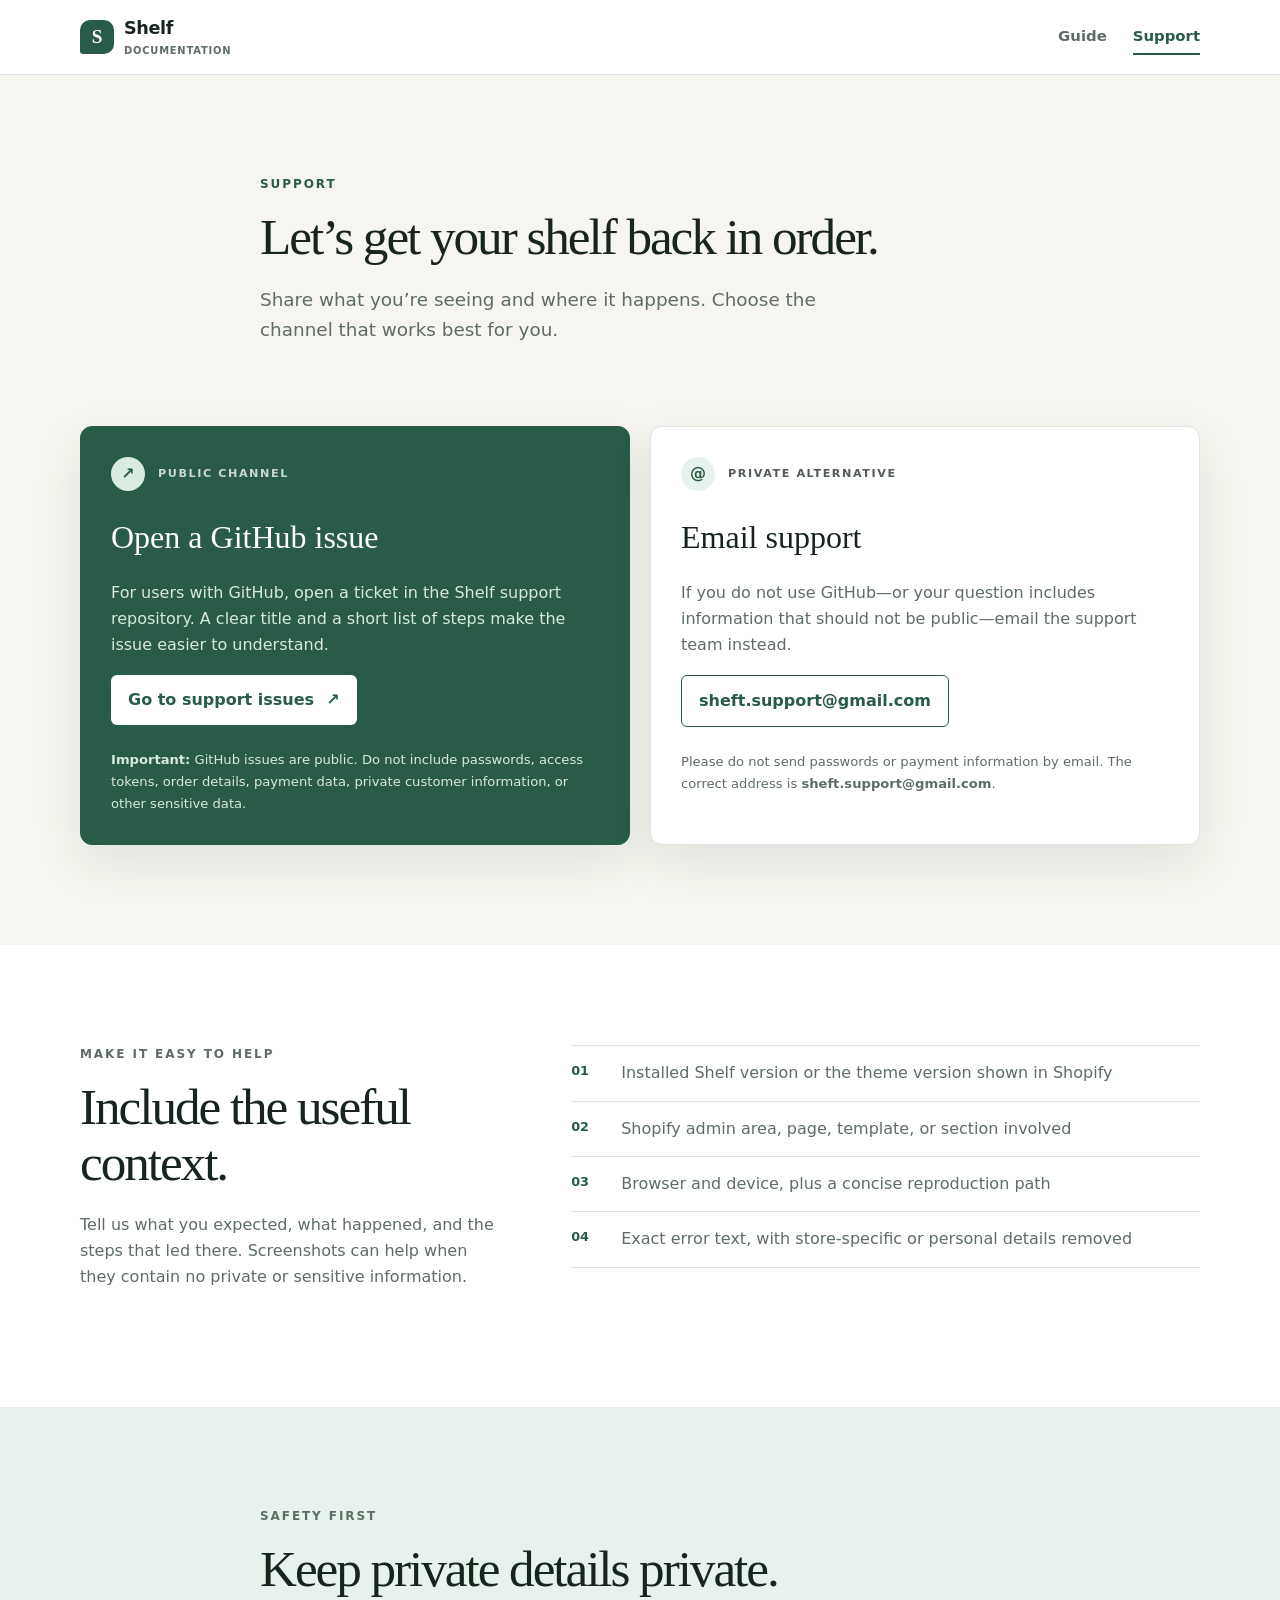
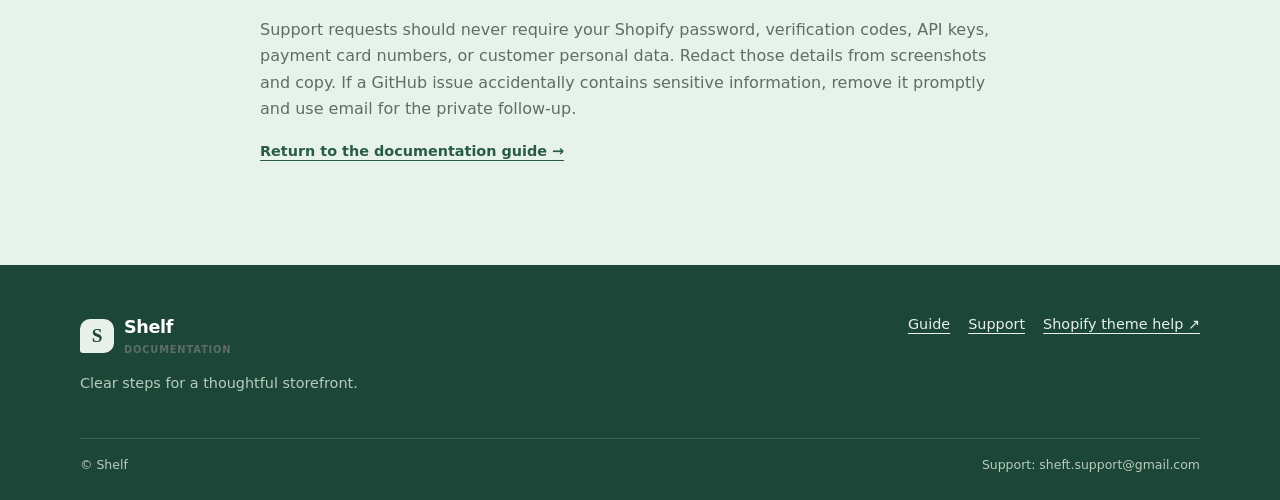
==== support.html @ cbc25405 "Add Shelf documentation and support site" ====
<!doctype html>
<html lang="en">
<head>
  <meta charset="utf-8">
  <meta name="viewport" content="width=device-width, initial-scale=1">
  <meta name="description" content="Get help with the Shelf Shopify theme by email or public GitHub issues.">
  <title>Shelf — Support</title>
  <link rel="stylesheet" href="styles.css">
</head>
<body>
  <a class="skip-link" href="#main-content">Skip to content</a>
  <header class="site-header"><div class="container header-inner"><a class="brand" href="index.html" aria-label="Shelf documentation home"><span class="brand-mark">S</span><span>Shelf <small>Documentation</small></span></a><nav class="nav" aria-label="Primary navigation"><a href="index.html">Guide</a><a class="active" href="support.html">Support</a></nav></div></header>
  <main id="main-content"><section class="support-hero"><div class="container narrow"><p class="eyebrow">SUPPORT</p><h1>Let’s get your shelf back in order.</h1><p class="lede">Share what you’re seeing and where it happens. Choose the channel that works best for you.</p></div></section>
    <section class="support-options"><div class="container support-grid"><article class="support-card featured"><div class="card-top"><span class="support-icon">↗</span><span class="label">PUBLIC CHANNEL</span></div><h2>Open a GitHub issue</h2><p>For users with GitHub, open a ticket in the Shelf support repository. A clear title and a short list of steps make the issue easier to understand.</p><a class="button button-primary" href="https://github.com/sheftsupport-max/shelf-support/issues" target="_blank" rel="noopener">Go to support issues <span aria-hidden="true">↗</span></a><p class="fine-print"><strong>Important:</strong> GitHub issues are public. Do not include passwords, access tokens, order details, payment data, private customer information, or other sensitive data.</p></article><article class="support-card"><div class="card-top"><span class="support-icon">@</span><span class="label">PRIVATE ALTERNATIVE</span></div><h2>Email support</h2><p>If you do not use GitHub—or your question includes information that should not be public—email the support team instead.</p><a class="button button-outline" href="mailto:sheft.support@gmail.com">sheft.support@gmail.com</a><p class="fine-print">Please do not send passwords or payment information by email. The correct address is <strong>sheft.support@gmail.com</strong>.</p></article></div></section>
    <section class="content-section"><div class="container two-col support-detail"><div><p class="eyebrow">MAKE IT EASY TO HELP</p><h2>Include the useful context.</h2><p>Tell us what you expected, what happened, and the steps that led there. Screenshots can help when they contain no private or sensitive information.</p></div><div class="context-list"><div><b>01</b><p>Installed Shelf version or the theme version shown in Shopify</p></div><div><b>02</b><p>Shopify admin area, page, template, or section involved</p></div><div><b>03</b><p>Browser and device, plus a concise reproduction path</p></div><div><b>04</b><p>Exact error text, with store-specific or personal details removed</p></div></div></div></section>
    <section class="content-section tinted"><div class="container narrow"><p class="eyebrow">SAFETY FIRST</p><h2>Keep private details private.</h2><p>Support requests should never require your Shopify password, verification codes, API keys, payment card numbers, or customer personal data. Redact those details from screenshots and copy. If a GitHub issue accidentally contains sensitive information, remove it promptly and use email for the private follow-up.</p><a class="text-link" href="index.html">Return to the documentation guide →</a></div></section>
  </main>
  <footer class="site-footer"><div class="container footer-inner"><div><a class="brand footer-brand" href="index.html"><span class="brand-mark">S</span><span>Shelf <small>Documentation</small></span></a><p class="footer-copy">Clear steps for a thoughtful storefront.</p></div><div class="footer-links"><a href="index.html">Guide</a><a href="support.html">Support</a><a href="https://help.shopify.com/en/manual/online-store/themes" target="_blank" rel="noopener">Shopify theme help ↗</a></div></div><div class="container legal"><span>© Shelf</span><span>Support: sheft.support@gmail.com</span></div></footer>
</body>
</html>
---- styles.css ----
:root{--ink:#18251f;--muted:#5e6d65;--green:#285c48;--green-dark:#1c4637;--mint:#e8f2ec;--paper:#fff;--sand:#f6f5ef;--line:#dce5df;--accent:#e3a25b;--shadow:0 18px 50px rgba(24,55,40,.09)}*{box-sizing:border-box}html{scroll-behavior:smooth}body{margin:0;background:var(--paper);color:var(--ink);font:16px/1.65 Inter,ui-sans-serif,system-ui,-apple-system,"Segoe UI",sans-serif}a{color:var(--green);text-underline-offset:4px}a:focus-visible,button:focus-visible,input:focus-visible,summary:focus-visible{outline:3px solid var(--accent);outline-offset:3px}.container{width:min(100% - 40px,1120px);margin-inline:auto}.narrow{width:min(100%,760px);margin-inline:auto}.skip-link{position:absolute;left:16px;top:-60px;background:var(--green);color:#fff;padding:8px 12px;border-radius:4px;z-index:5}.skip-link:focus{top:12px}.site-header{border-bottom:1px solid var(--line);background:rgba(255,255,255,.94);position:sticky;top:0;z-index:4;backdrop-filter:blur(10px)}.header-inner{display:flex;justify-content:space-between;align-items:center;min-height:74px;gap:24px}.brand{display:flex;align-items:center;gap:10px;color:var(--ink);font-weight:800;letter-spacing:-.02em;text-decoration:none;font-size:1.1rem}.brand small{display:block;color:var(--muted);font-size:.62rem;font-weight:600;letter-spacing:.08em;text-transform:uppercase}.brand-mark{display:grid;place-items:center;width:34px;height:34px;background:var(--green);color:#fff;border-radius:10px 10px 10px 3px;font-family:Georgia,serif;font-size:1.2rem}.nav{display:flex;gap:26px}.nav a{color:var(--muted);font-size:.93rem;font-weight:700;text-decoration:none;padding:5px 0;border-bottom:2px solid transparent}.nav a:hover,.nav a.active{color:var(--green);border-color:var(--green)}.hero{background:var(--sand);overflow:hidden}.hero-grid{display:grid;grid-template-columns:1.05fr .95fr;align-items:center;min-height:540px;gap:64px}.eyebrow{color:var(--green);font-size:.75rem;font-weight:800;letter-spacing:.16em;margin:0 0 14px}.hero h1,.support-hero h1{font-family:Georgia,"Times New Roman",serif;font-size:clamp(2.7rem,6vw,5.2rem);font-weight:400;letter-spacing:-.055em;line-height:1.02;margin:0 0 22px}.hero h1 em{color:var(--green);font-style:italic}.lede{color:var(--muted);font-size:1.15rem;max-width:590px;margin:0}.hero-actions{display:flex;align-items:center;gap:16px;flex-wrap:wrap;margin-top:32px}.button{display:inline-flex;align-items:center;justify-content:center;gap:12px;padding:12px 17px;border-radius:6px;font-weight:800;text-decoration:none;transition:transform .2s,box-shadow .2s}.button:hover{transform:translateY(-2px);box-shadow:0 8px 18px rgba(24,55,40,.14)}.button-primary{background:var(--green);color:#fff}.button-outline{border:1px solid var(--green);color:var(--green);background:#fff}.button-quiet{color:var(--green);font-weight:750;text-decoration:underline}.hero-art{height:390px;position:relative;border-radius:45% 45% 10% 10%;background:#dcebe1;overflow:hidden}.sun{position:absolute;width:205px;height:205px;border-radius:50%;background:#f0c882;top:35px;left:50%;transform:translateX(-50%)}.shelf{position:absolute;left:11%;width:78%;height:19px;background:var(--green);border-radius:8px;box-shadow:0 15px 0 -5px rgba(40,92,72,.15)}.shelf-one{top:180px}.shelf-two{top:285px}.shelf i{display:block;position:absolute;bottom:18px;width:17%;height:70px;background:#f5d6ad;border-radius:28px 28px 4px 4px}.shelf i:nth-child(1){left:7%;height:75px;background:#d88965}.shelf i:nth-child(2){left:41%;height:54px;background:#f2c783}.shelf i:nth-child(3){right:8%;height:88px;background:#d5b0b3}.shelf-two i{height:48px;bottom:18px;border-radius:3px 3px 18px 18px;background:#b9d5bd}.shelf-two i:nth-child(2){height:75px;background:#8faec1}.shelf-two i:nth-child(3){height:59px;background:#e6b270}.shelf-two i:nth-child(4){height:84px;background:#d28372}.plant{position:absolute;bottom:14px;right:8%;width:70px;height:80px}.plant span{position:absolute;bottom:0;left:14px;width:42px;height:40px;border-radius:4px 4px 18px 18px;background:#d88c60}.plant b{position:absolute;bottom:32px;left:26px;width:15px;height:50px;border-radius:100% 0 100% 0;background:#4f8860;transform:rotate(-30deg);transform-origin:bottom}.plant b:nth-child(2){transform:rotate(15deg);left:38px}.plant b:nth-child(3){transform:rotate(-65deg);left:12px}.quick-links{border-bottom:1px solid var(--line)}.quick-grid{display:grid;grid-template-columns:repeat(4,1fr)}.quick-grid a{padding:22px 20px;border-right:1px solid var(--line);color:var(--ink);text-decoration:none}.quick-grid a:first-child{border-left:1px solid var(--line)}.quick-grid span,.quick-grid small{display:block;color:var(--muted);font-size:.74rem}.quick-grid strong{display:block;font-size:1.05rem;margin:3px 0}.content-section{padding:100px 0}.tinted{background:var(--mint)}.two-col{display:grid;grid-template-columns:.8fr 1.2fr;gap:72px;align-items:start}.content-section h2,.support-hero h1{font-family:Georgia,"Times New Roman",serif;font-weight:400;letter-spacing:-.04em;line-height:1.1;font-size:clamp(2rem,4vw,3.2rem);margin:0 0 20px}.content-section p{color:var(--muted)}.step-card,.language-card,.checklist,.support-card{background:#fff;border:1px solid var(--line);border-radius:12px;box-shadow:var(--shadow)}.step-card{padding:24px}.step{display:grid;grid-template-columns:30px 1fr;gap:14px;align-items:start;padding-bottom:18px;margin-bottom:18px;border-bottom:1px solid var(--line)}.step:last-of-type{margin:0;padding:0;border:0}.step b{display:grid;place-items:center;background:var(--green);color:#fff;width:26px;height:26px;border-radius:50%;font-size:.8rem}.step p{margin:0;color:var(--muted)}.step strong{color:var(--ink)}.note{background:var(--sand);border-left:3px solid var(--accent);padding:13px 15px;margin-top:24px;color:var(--muted);font-size:.9rem}.section-heading{display:flex;justify-content:space-between;gap:50px;align-items:end;margin-bottom:38px}.section-heading>p{max-width:490px;margin:0}.feature-grid{display:grid;grid-template-columns:repeat(3,1fr);gap:18px;margin-bottom:30px}.feature-grid article{background:#fff;border:1px solid var(--line);padding:24px;border-radius:10px}.icon{font-size:1.8rem;color:var(--green)}.feature-grid h3{margin:16px 0 7px}.feature-grid p{font-size:.94rem;margin:0}.text-link{font-weight:800;font-size:.9rem}.spaced{margin-left:22px}.language-card{padding:8px 24px}.language-line{display:grid;grid-template-columns:48px 1fr;gap:0 16px;padding:20px 0;border-bottom:1px solid var(--line)}.language-line:last-child{border:0}.language-line span{grid-row:span 2;color:var(--green);font-weight:800;font-size:.85rem}.language-line strong{font-size:.95rem}.language-line small{color:var(--muted)}.compact-list{padding-left:20px;color:var(--muted)}.compact-list li{margin:12px 0}.checklist{padding:20px 24px}.checklist label{display:flex;gap:13px;padding:14px 0;border-bottom:1px solid var(--line);color:var(--muted)}.checklist label:last-child{border:0}.checklist input{accent-color:var(--green);width:18px;height:18px;flex:none;margin-top:3px}.faq h2{margin-bottom:28px}.faq details{border-top:1px solid var(--line);padding:18px 0}.faq details:last-child{border-bottom:1px solid var(--line)}.faq summary{cursor:pointer;font-weight:800}.faq details p{max-width:760px;margin:12px 0 0}.site-footer{background:var(--green-dark);color:#e7f1ea;padding:48px 0 24px}.footer-inner{display:flex;justify-content:space-between;gap:40px}.footer-brand{color:#fff}.footer-brand .brand-mark{background:#e7f1ea;color:var(--green-dark)}.footer-copy{color:#b8ccbd;margin:14px 0 0;font-size:.9rem}.footer-links{display:flex;flex-wrap:wrap;gap:18px;align-items:flex-start}.footer-links a{color:#e7f1ea;font-size:.9rem}.legal{border-top:1px solid #ffffff22;margin-top:42px;padding-top:16px;display:flex;justify-content:space-between;color:#b8ccbd;font-size:.78rem}.support-hero{background:var(--sand);padding:100px 0 80px}.support-hero h1{max-width:720px}.support-options{padding:0 0 100px;background:var(--sand)}.support-grid{display:grid;grid-template-columns:1fr 1fr;gap:20px}.support-card{padding:30px}.support-card.featured{background:var(--green);color:#fff;border-color:var(--green)}.support-card.featured p{color:#d8e8dc}.support-card h2{font-family:Georgia,serif;font-weight:400;font-size:2rem;margin:20px 0 10px}.support-card p{color:var(--muted)}.card-top{display:flex;align-items:center;gap:13px}.support-icon{display:grid;place-items:center;width:34px;height:34px;border-radius:50%;background:var(--mint);color:var(--green);font-weight:900}.label{font-size:.7rem;font-weight:800;letter-spacing:.14em;opacity:.75}.featured .support-icon{background:#dcebe1}.featured .button-primary{background:#fff;color:var(--green)}.fine-print{font-size:.82rem;margin:24px 0 0}.support-detail{align-items:start}.context-list{border-top:1px solid var(--line)}.context-list div{display:grid;grid-template-columns:40px 1fr;gap:10px;padding:14px 0;border-bottom:1px solid var(--line)}.context-list b{color:var(--green);font-size:.8rem}.context-list p{margin:0}
@media(max-width:760px){.container{width:min(100% - 32px,1120px)}.header-inner{min-height:65px}.hero-grid{grid-template-columns:1fr;min-height:0;padding:72px 0 0;gap:42px}.hero-art{height:275px;border-radius:38% 38% 0 0}.sun{width:145px;height:145px}.shelf-one{top:125px}.shelf-two{top:204px}.shelf i{height:55px;bottom:18px}.quick-grid{grid-template-columns:repeat(2,1fr)}.quick-grid a{padding:17px 15px}.quick-grid a:nth-child(3){border-left:1px solid var(--line)}.quick-grid a:nth-child(3),.quick-grid a:nth-child(4){border-top:1px solid var(--line)}.content-section{padding:68px 0}.two-col,.support-grid{grid-template-columns:1fr;gap:35px}.reverse-mobile .language-card{order:2}.section-heading{display:block;margin-bottom:28px}.section-heading>p{margin-top:18px}.feature-grid{grid-template-columns:1fr;gap:12px}.spaced{display:inline-block;margin:12px 0 0}.footer-inner{display:block}.footer-links{margin-top:30px}.legal{display:block}.legal span{display:block;margin-top:5px}.support-hero{padding:68px 0 55px}.support-options{padding-bottom:68px}.support-card{padding:24px}.support-detail{gap:20px}}
@media(max-width:420px){.nav{gap:16px}.hero h1,.support-hero h1{font-size:2.6rem}.hero-actions{align-items:stretch;flex-direction:column}.button{width:100%}.hero-art{height:240px}.quick-grid strong{font-size:.98rem}.footer-links{flex-direction:column;gap:10px}}
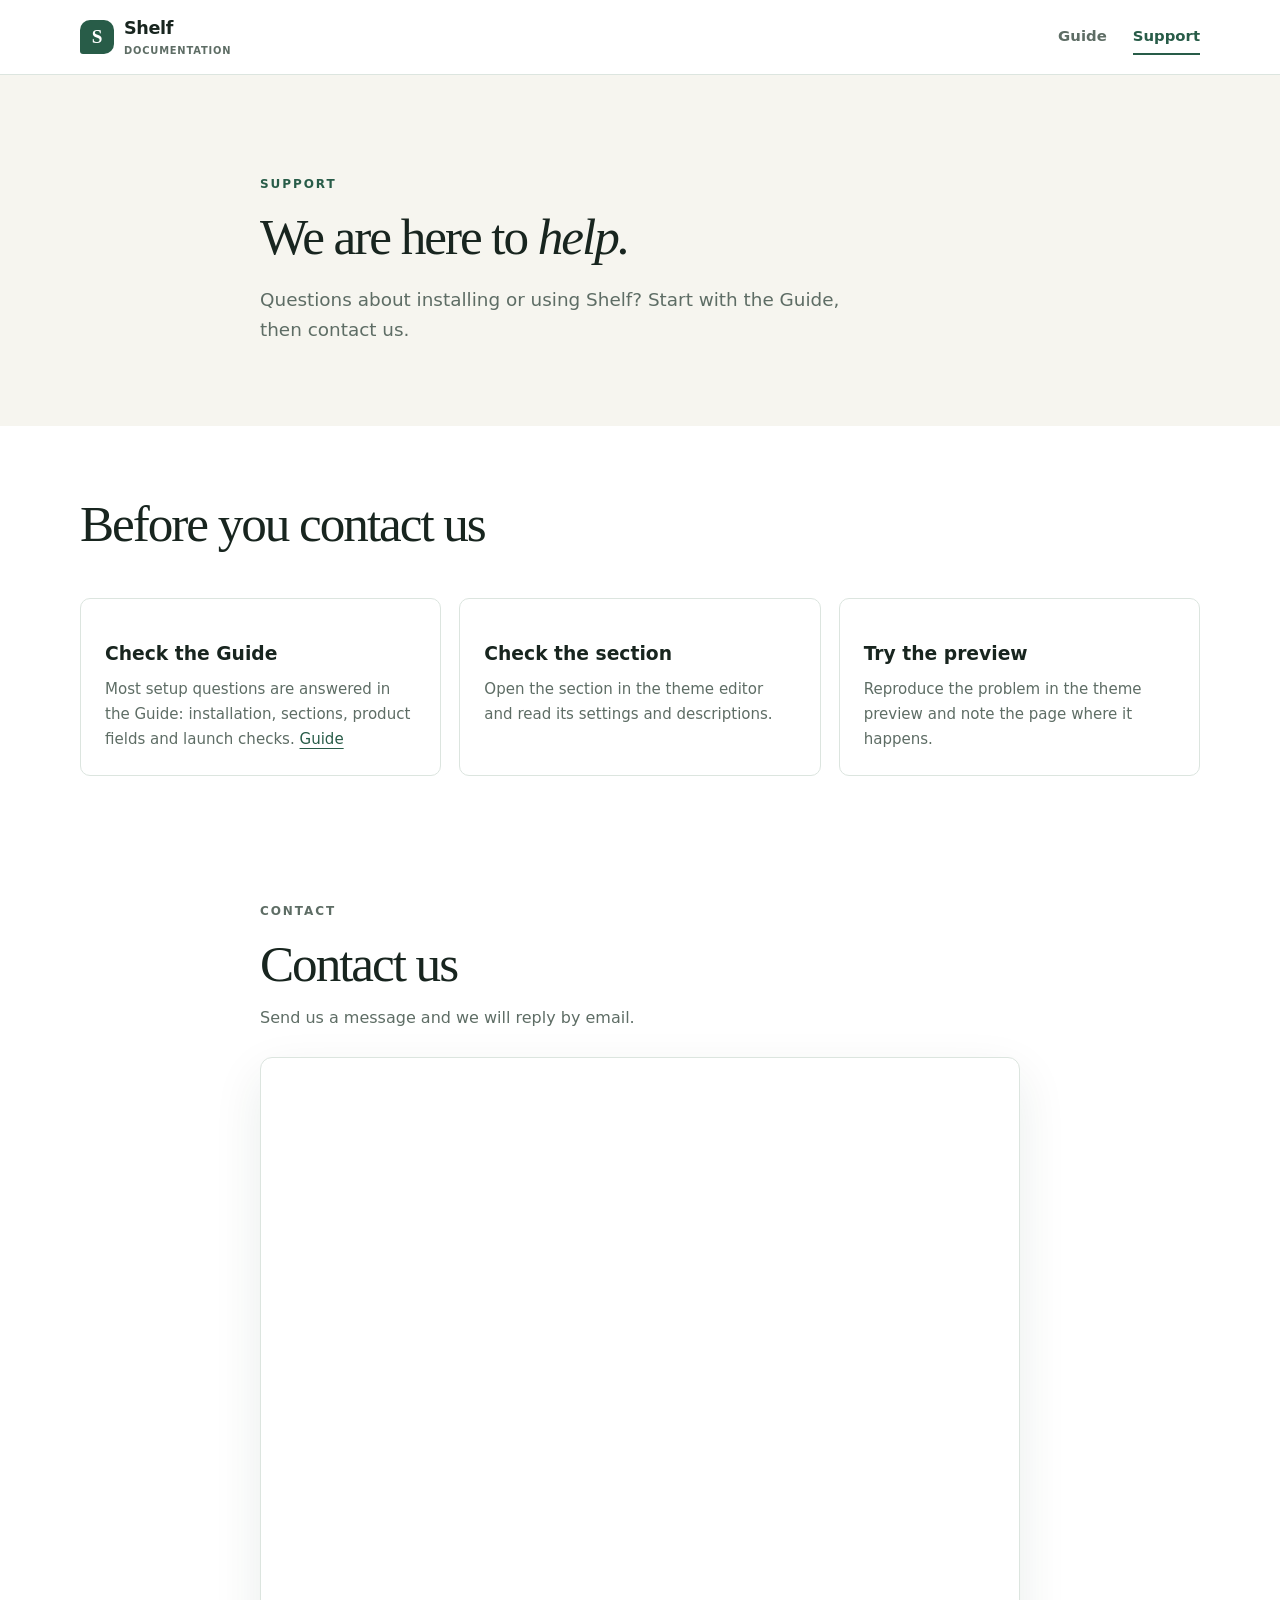
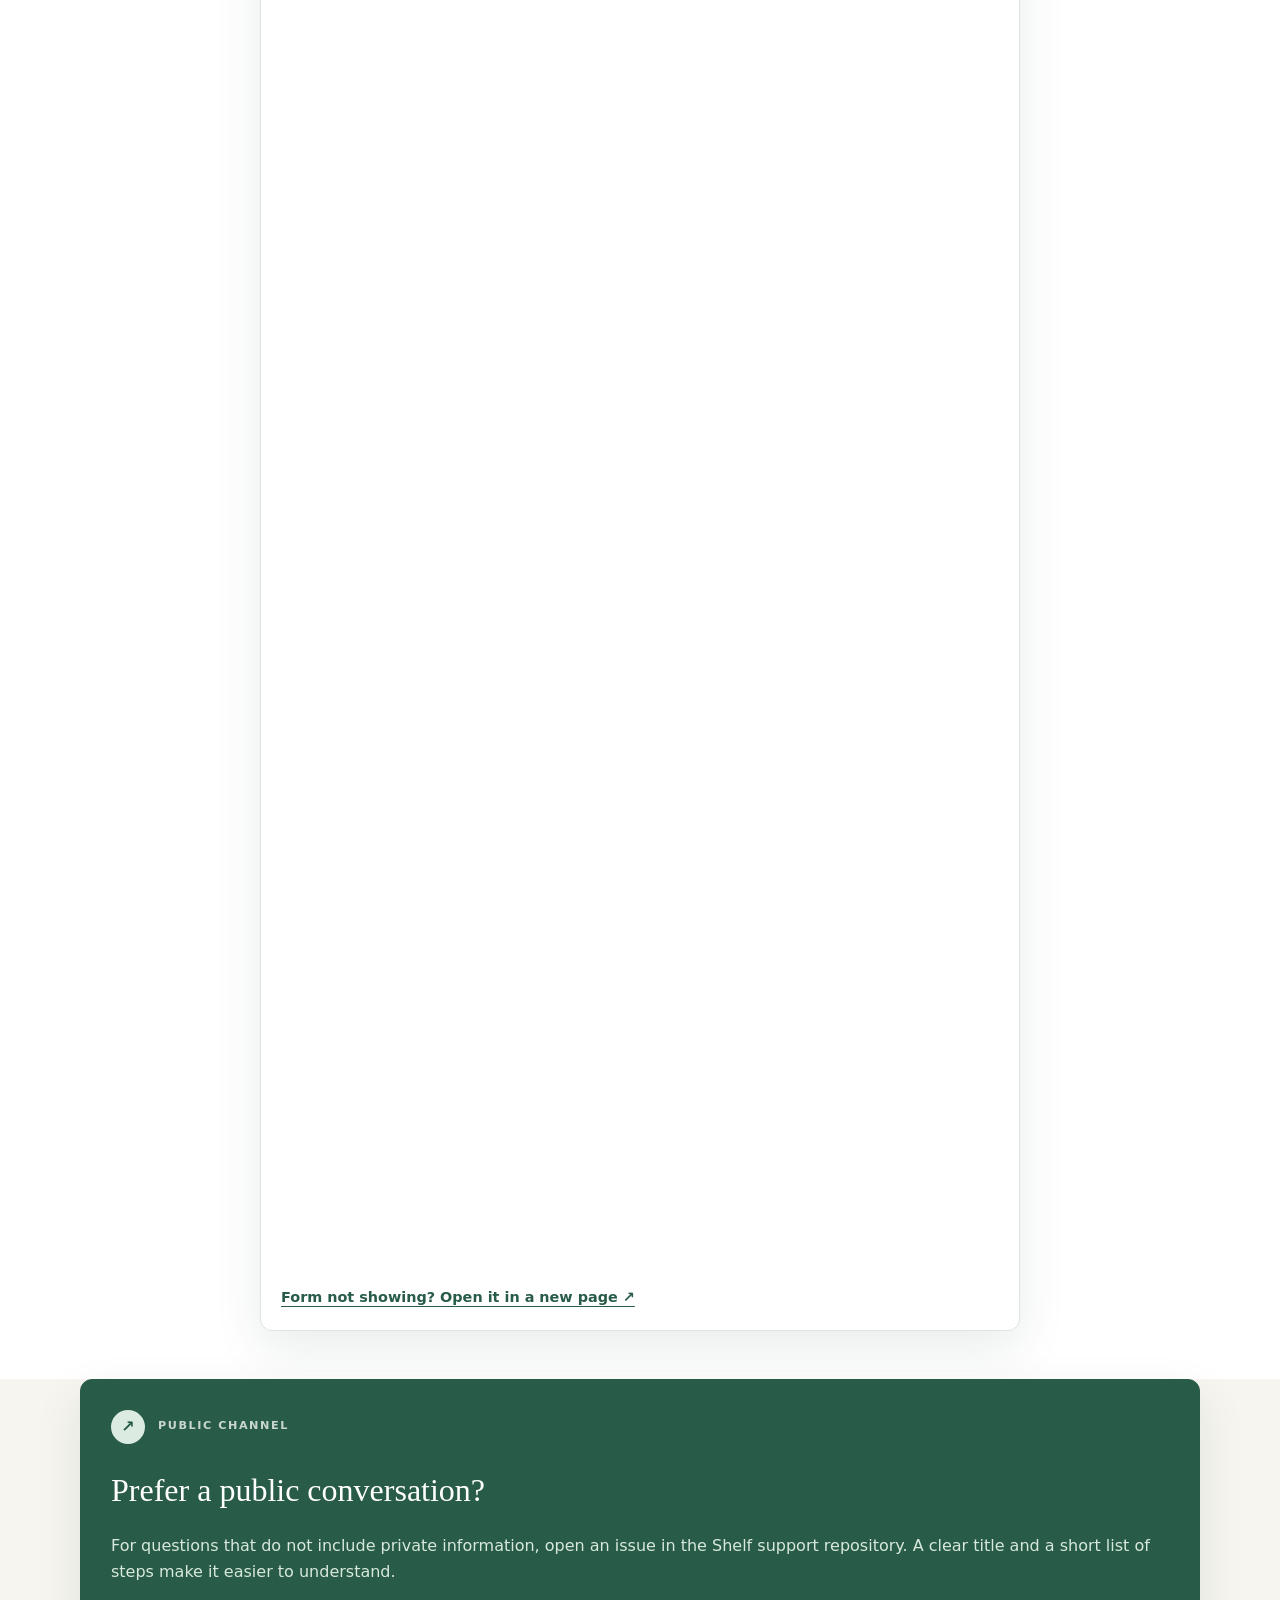
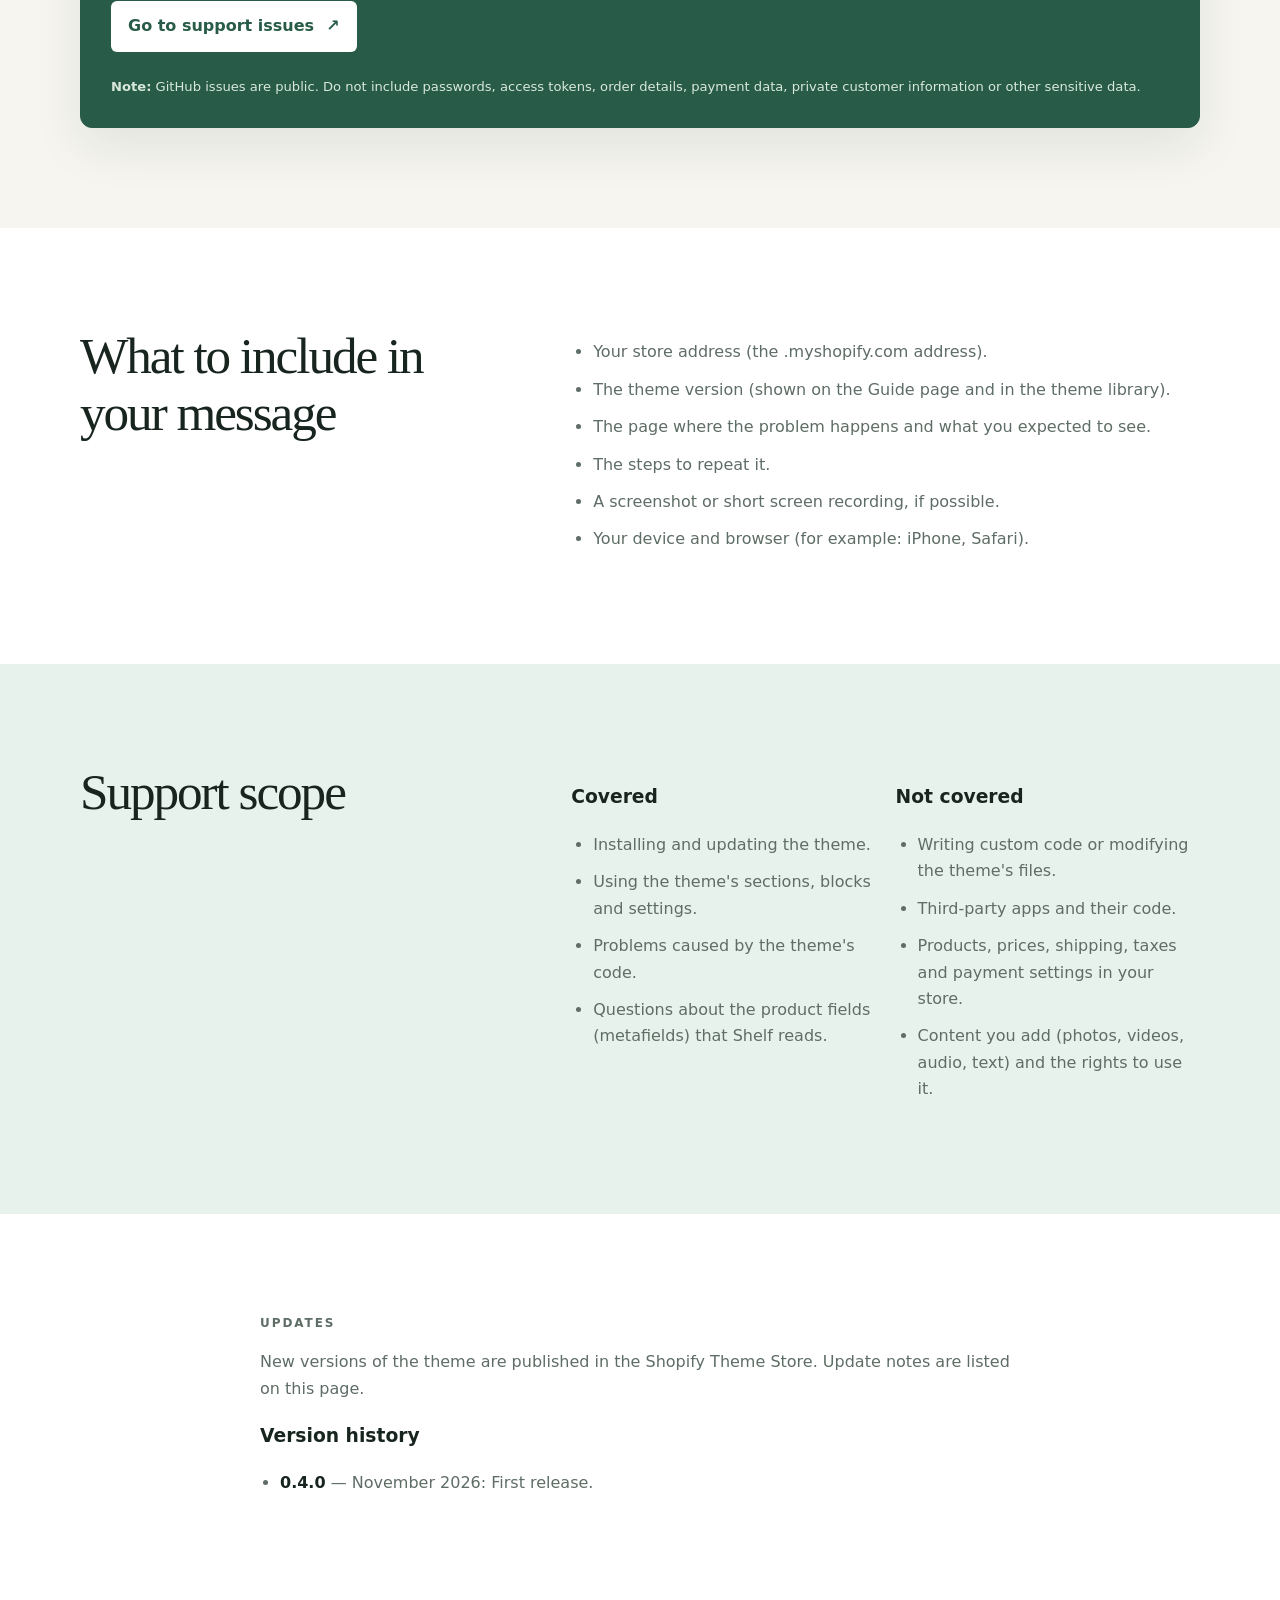
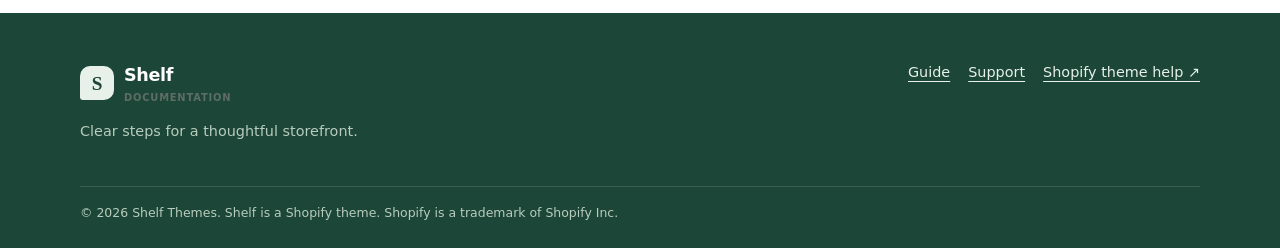
==== commit 74007812: "Update support.html" ====
--- a/support.html
+++ b/support.html
@@ -3,18 +3,22 @@
 <head>
   <meta charset="utf-8">
   <meta name="viewport" content="width=device-width, initial-scale=1">
-  <meta name="description" content="Get help with the Shelf Shopify theme by email or public GitHub issues.">
+  <meta name="description" content="Find help for installing and using the Shelf Shopify theme, check the guide, and contact support.">
   <title>Shelf — Support</title>
   <link rel="stylesheet" href="styles.css">
 </head>
 <body>
   <a class="skip-link" href="#main-content">Skip to content</a>
   <header class="site-header"><div class="container header-inner"><a class="brand" href="index.html" aria-label="Shelf documentation home"><span class="brand-mark">S</span><span>Shelf <small>Documentation</small></span></a><nav class="nav" aria-label="Primary navigation"><a href="index.html">Guide</a><a class="active" href="support.html">Support</a></nav></div></header>
-  <main id="main-content"><section class="support-hero"><div class="container narrow"><p class="eyebrow">SUPPORT</p><h1>Let’s get your shelf back in order.</h1><p class="lede">Share what you’re seeing and where it happens. Choose the channel that works best for you.</p></div></section>
-    <section class="support-options"><div class="container support-grid"><article class="support-card featured"><div class="card-top"><span class="support-icon">↗</span><span class="label">PUBLIC CHANNEL</span></div><h2>Open a GitHub issue</h2><p>For users with GitHub, open a ticket in the Shelf support repository. A clear title and a short list of steps make the issue easier to understand.</p><a class="button button-primary" href="https://github.com/sheftsupport-max/shelf-support/issues" target="_blank" rel="noopener">Go to support issues <span aria-hidden="true">↗</span></a><p class="fine-print"><strong>Important:</strong> GitHub issues are public. Do not include passwords, access tokens, order details, payment data, private customer information, or other sensitive data.</p></article><article class="support-card"><div class="card-top"><span class="support-icon">@</span><span class="label">PRIVATE ALTERNATIVE</span></div><h2>Email support</h2><p>If you do not use GitHub—or your question includes information that should not be public—email the support team instead.</p><a class="button button-outline" href="mailto:sheft.support@gmail.com">sheft.support@gmail.com</a><p class="fine-print">Please do not send passwords or payment information by email. The correct address is <strong>sheft.support@gmail.com</strong>.</p></article></div></section>
-    <section class="content-section"><div class="container two-col support-detail"><div><p class="eyebrow">MAKE IT EASY TO HELP</p><h2>Include the useful context.</h2><p>Tell us what you expected, what happened, and the steps that led there. Screenshots can help when they contain no private or sensitive information.</p></div><div class="context-list"><div><b>01</b><p>Installed Shelf version or the theme version shown in Shopify</p></div><div><b>02</b><p>Shopify admin area, page, template, or section involved</p></div><div><b>03</b><p>Browser and device, plus a concise reproduction path</p></div><div><b>04</b><p>Exact error text, with store-specific or personal details removed</p></div></div></div></section>
-    <section class="content-section tinted"><div class="container narrow"><p class="eyebrow">SAFETY FIRST</p><h2>Keep private details private.</h2><p>Support requests should never require your Shopify password, verification codes, API keys, payment card numbers, or customer personal data. Redact those details from screenshots and copy. If a GitHub issue accidentally contains sensitive information, remove it promptly and use email for the private follow-up.</p><a class="text-link" href="index.html">Return to the documentation guide →</a></div></section>
+  <main id="main-content">
+    <section class="support-hero"><div class="container narrow"><p class="eyebrow">SUPPORT</p><h1>We are here to <em>help.</em></h1><p class="lede">Questions about installing or using Shelf? Start with the Guide, then contact us.</p></div></section>
+    <section class="content-section support-prep"><div class="container"><div class="section-heading"><div><h2>Before you contact us</h2></div></div><div class="feature-grid"><article><h3>Check the Guide</h3><p>Most setup questions are answered in the Guide: installation, sections, product fields and launch checks. <a href="index.html">Guide</a></p></article><article><h3>Check the section</h3><p>Open the section in the theme editor and read its settings and descriptions.</p></article><article><h3>Try the preview</h3><p>Reproduce the problem in the theme preview and note the page where it happens.</p></article></div></div></section>
+    <section class="content-section contact-section" id="contact"><div class="container narrow"><p class="eyebrow">CONTACT</p><h2>Contact us</h2><p>Send us a message and we will reply by email.</p><div class="contact-card"><iframe title="Shelf support contact form" loading="lazy" src="https://docs.google.com/forms/d/e/1FAIpQLSd6iTpHiVJNW4JTIImjTKcFxD99SVq_LDPiXvDoVVXHkQVFPA/viewform?embedded=true" width="100%" height="1800" frameborder="0" marginheight="0" marginwidth="0">Loading…</iframe><a class="text-link form-fallback" href="https://docs.google.com/forms/d/e/1FAIpQLSd6iTpHiVJNW4JTIImjTKcFxD99SVq_LDPiXvDoVVXHkQVFPA/viewform" target="_blank" rel="noopener">Form not showing? Open it in a new page ↗</a></div></div></section>
+    <section class="support-options"><div class="container support-grid"><article class="support-card featured"><div class="card-top"><span class="support-icon" aria-hidden="true">↗</span><span class="label">PUBLIC CHANNEL</span></div><h2>Prefer a public conversation?</h2><p>For questions that do not include private information, open an issue in the Shelf support repository. A clear title and a short list of steps make it easier to understand.</p><a class="button button-primary" href="https://github.com/shelfsupport-max/shelf-support/issues" target="_blank" rel="noopener">Go to support issues <span aria-hidden="true">↗</span></a><p class="fine-print"><strong>Note:</strong> GitHub issues are public. Do not include passwords, access tokens, order details, payment data, private customer information or other sensitive data.</p></article></div></section>
+    <section class="content-section"><div class="container two-col"><div><h2>What to include in your message</h2></div><ul class="scope-list"><li>Your store address (the .myshopify.com address).</li><li>The theme version (shown on the Guide page and in the theme library).</li><li>The page where the problem happens and what you expected to see.</li><li>The steps to repeat it.</li><li>A screenshot or short screen recording, if possible.</li><li>Your device and browser (for example: iPhone, Safari).</li></ul></div></section>
+    <section class="content-section tinted"><div class="container two-col"><div><h2>Support scope</h2></div><div class="support-grid"><div><h3>Covered</h3><ul class="scope-list"><li>Installing and updating the theme.</li><li>Using the theme's sections, blocks and settings.</li><li>Problems caused by the theme's code.</li><li>Questions about the product fields (metafields) that Shelf reads.</li></ul></div><div><h3>Not covered</h3><ul class="scope-list"><li>Writing custom code or modifying the theme's files.</li><li>Third-party apps and their code.</li><li>Products, prices, shipping, taxes and payment settings in your store.</li><li>Content you add (photos, videos, audio, text) and the rights to use it.</li></ul></div></div></div></section>
+    <section class="content-section"><div class="container narrow"><p class="eyebrow">UPDATES</p><p>New versions of the theme are published in the Shopify Theme Store. Update notes are listed on this page.</p><h3>Version history</h3><ul class="history-list"><li><strong>0.4.0</strong> — November 2026: First release.</li></ul></div></section>
   </main>
-  <footer class="site-footer"><div class="container footer-inner"><div><a class="brand footer-brand" href="index.html"><span class="brand-mark">S</span><span>Shelf <small>Documentation</small></span></a><p class="footer-copy">Clear steps for a thoughtful storefront.</p></div><div class="footer-links"><a href="index.html">Guide</a><a href="support.html">Support</a><a href="https://help.shopify.com/en/manual/online-store/themes" target="_blank" rel="noopener">Shopify theme help ↗</a></div></div><div class="container legal"><span>© Shelf</span><span>Support: sheft.support@gmail.com</span></div></footer>
+  <footer class="site-footer"><div class="container footer-inner"><div><a class="brand footer-brand" href="index.html"><span class="brand-mark">S</span><span>Shelf <small>Documentation</small></span></a><p class="footer-copy">Clear steps for a thoughtful storefront.</p></div><div class="footer-links"><a href="index.html">Guide</a><a href="support.html">Support</a><a href="https://help.shopify.com/en/manual/online-store/themes" target="_blank" rel="noopener">Shopify theme help ↗</a></div></div><div class="container legal"><span>© 2026 Shelf Themes. Shelf is a Shopify theme. Shopify is a trademark of Shopify Inc.</span></div></footer>
 </body>
 </html>
--- a/styles.css
+++ b/styles.css
@@ -1,3 +1,42 @@
 :root{--ink:#18251f;--muted:#5e6d65;--green:#285c48;--green-dark:#1c4637;--mint:#e8f2ec;--paper:#fff;--sand:#f6f5ef;--line:#dce5df;--accent:#e3a25b;--shadow:0 18px 50px rgba(24,55,40,.09)}*{box-sizing:border-box}html{scroll-behavior:smooth}body{margin:0;background:var(--paper);color:var(--ink);font:16px/1.65 Inter,ui-sans-serif,system-ui,-apple-system,"Segoe UI",sans-serif}a{color:var(--green);text-underline-offset:4px}a:focus-visible,button:focus-visible,input:focus-visible,summary:focus-visible{outline:3px solid var(--accent);outline-offset:3px}.container{width:min(100% - 40px,1120px);margin-inline:auto}.narrow{width:min(100%,760px);margin-inline:auto}.skip-link{position:absolute;left:16px;top:-60px;background:var(--green);color:#fff;padding:8px 12px;border-radius:4px;z-index:5}.skip-link:focus{top:12px}.site-header{border-bottom:1px solid var(--line);background:rgba(255,255,255,.94);position:sticky;top:0;z-index:4;backdrop-filter:blur(10px)}.header-inner{display:flex;justify-content:space-between;align-items:center;min-height:74px;gap:24px}.brand{display:flex;align-items:center;gap:10px;color:var(--ink);font-weight:800;letter-spacing:-.02em;text-decoration:none;font-size:1.1rem}.brand small{display:block;color:var(--muted);font-size:.62rem;font-weight:600;letter-spacing:.08em;text-transform:uppercase}.brand-mark{display:grid;place-items:center;width:34px;height:34px;background:var(--green);color:#fff;border-radius:10px 10px 10px 3px;font-family:Georgia,serif;font-size:1.2rem}.nav{display:flex;gap:26px}.nav a{color:var(--muted);font-size:.93rem;font-weight:700;text-decoration:none;padding:5px 0;border-bottom:2px solid transparent}.nav a:hover,.nav a.active{color:var(--green);border-color:var(--green)}.hero{background:var(--sand);overflow:hidden}.hero-grid{display:grid;grid-template-columns:1.05fr .95fr;align-items:center;min-height:540px;gap:64px}.eyebrow{color:var(--green);font-size:.75rem;font-weight:800;letter-spacing:.16em;margin:0 0 14px}.hero h1,.support-hero h1{font-family:Georgia,"Times New Roman",serif;font-size:clamp(2.7rem,6vw,5.2rem);font-weight:400;letter-spacing:-.055em;line-height:1.02;margin:0 0 22px}.hero h1 em{color:var(--green);font-style:italic}.lede{color:var(--muted);font-size:1.15rem;max-width:590px;margin:0}.hero-actions{display:flex;align-items:center;gap:16px;flex-wrap:wrap;margin-top:32px}.button{display:inline-flex;align-items:center;justify-content:center;gap:12px;padding:12px 17px;border-radius:6px;font-weight:800;text-decoration:none;transition:transform .2s,box-shadow .2s}.button:hover{transform:translateY(-2px);box-shadow:0 8px 18px rgba(24,55,40,.14)}.button-primary{background:var(--green);color:#fff}.button-outline{border:1px solid var(--green);color:var(--green);background:#fff}.button-quiet{color:var(--green);font-weight:750;text-decoration:underline}.hero-art{height:390px;position:relative;border-radius:45% 45% 10% 10%;background:#dcebe1;overflow:hidden}.sun{position:absolute;width:205px;height:205px;border-radius:50%;background:#f0c882;top:35px;left:50%;transform:translateX(-50%)}.shelf{position:absolute;left:11%;width:78%;height:19px;background:var(--green);border-radius:8px;box-shadow:0 15px 0 -5px rgba(40,92,72,.15)}.shelf-one{top:180px}.shelf-two{top:285px}.shelf i{display:block;position:absolute;bottom:18px;width:17%;height:70px;background:#f5d6ad;border-radius:28px 28px 4px 4px}.shelf i:nth-child(1){left:7%;height:75px;background:#d88965}.shelf i:nth-child(2){left:41%;height:54px;background:#f2c783}.shelf i:nth-child(3){right:8%;height:88px;background:#d5b0b3}.shelf-two i{height:48px;bottom:18px;border-radius:3px 3px 18px 18px;background:#b9d5bd}.shelf-two i:nth-child(2){height:75px;background:#8faec1}.shelf-two i:nth-child(3){height:59px;background:#e6b270}.shelf-two i:nth-child(4){height:84px;background:#d28372}.plant{position:absolute;bottom:14px;right:8%;width:70px;height:80px}.plant span{position:absolute;bottom:0;left:14px;width:42px;height:40px;border-radius:4px 4px 18px 18px;background:#d88c60}.plant b{position:absolute;bottom:32px;left:26px;width:15px;height:50px;border-radius:100% 0 100% 0;background:#4f8860;transform:rotate(-30deg);transform-origin:bottom}.plant b:nth-child(2){transform:rotate(15deg);left:38px}.plant b:nth-child(3){transform:rotate(-65deg);left:12px}.quick-links{border-bottom:1px solid var(--line)}.quick-grid{display:grid;grid-template-columns:repeat(4,1fr)}.quick-grid a{padding:22px 20px;border-right:1px solid var(--line);color:var(--ink);text-decoration:none}.quick-grid a:first-child{border-left:1px solid var(--line)}.quick-grid span,.quick-grid small{display:block;color:var(--muted);font-size:.74rem}.quick-grid strong{display:block;font-size:1.05rem;margin:3px 0}.content-section{padding:100px 0}.tinted{background:var(--mint)}.two-col{display:grid;grid-template-columns:.8fr 1.2fr;gap:72px;align-items:start}.content-section h2,.support-hero h1{font-family:Georgia,"Times New Roman",serif;font-weight:400;letter-spacing:-.04em;line-height:1.1;font-size:clamp(2rem,4vw,3.2rem);margin:0 0 20px}.content-section p{color:var(--muted)}.step-card,.language-card,.checklist,.support-card{background:#fff;border:1px solid var(--line);border-radius:12px;box-shadow:var(--shadow)}.step-card{padding:24px}.step{display:grid;grid-template-columns:30px 1fr;gap:14px;align-items:start;padding-bottom:18px;margin-bottom:18px;border-bottom:1px solid var(--line)}.step:last-of-type{margin:0;padding:0;border:0}.step b{display:grid;place-items:center;background:var(--green);color:#fff;width:26px;height:26px;border-radius:50%;font-size:.8rem}.step p{margin:0;color:var(--muted)}.step strong{color:var(--ink)}.note{background:var(--sand);border-left:3px solid var(--accent);padding:13px 15px;margin-top:24px;color:var(--muted);font-size:.9rem}.section-heading{display:flex;justify-content:space-between;gap:50px;align-items:end;margin-bottom:38px}.section-heading>p{max-width:490px;margin:0}.feature-grid{display:grid;grid-template-columns:repeat(3,1fr);gap:18px;margin-bottom:30px}.feature-grid article{background:#fff;border:1px solid var(--line);padding:24px;border-radius:10px}.icon{font-size:1.8rem;color:var(--green)}.feature-grid h3{margin:16px 0 7px}.feature-grid p{font-size:.94rem;margin:0}.text-link{font-weight:800;font-size:.9rem}.spaced{margin-left:22px}.language-card{padding:8px 24px}.language-line{display:grid;grid-template-columns:48px 1fr;gap:0 16px;padding:20px 0;border-bottom:1px solid var(--line)}.language-line:last-child{border:0}.language-line span{grid-row:span 2;color:var(--green);font-weight:800;font-size:.85rem}.language-line strong{font-size:.95rem}.language-line small{color:var(--muted)}.compact-list{padding-left:20px;color:var(--muted)}.compact-list li{margin:12px 0}.checklist{padding:20px 24px}.checklist label{display:flex;gap:13px;padding:14px 0;border-bottom:1px solid var(--line);color:var(--muted)}.checklist label:last-child{border:0}.checklist input{accent-color:var(--green);width:18px;height:18px;flex:none;margin-top:3px}.faq h2{margin-bottom:28px}.faq details{border-top:1px solid var(--line);padding:18px 0}.faq details:last-child{border-bottom:1px solid var(--line)}.faq summary{cursor:pointer;font-weight:800}.faq details p{max-width:760px;margin:12px 0 0}.site-footer{background:var(--green-dark);color:#e7f1ea;padding:48px 0 24px}.footer-inner{display:flex;justify-content:space-between;gap:40px}.footer-brand{color:#fff}.footer-brand .brand-mark{background:#e7f1ea;color:var(--green-dark)}.footer-copy{color:#b8ccbd;margin:14px 0 0;font-size:.9rem}.footer-links{display:flex;flex-wrap:wrap;gap:18px;align-items:flex-start}.footer-links a{color:#e7f1ea;font-size:.9rem}.legal{border-top:1px solid #ffffff22;margin-top:42px;padding-top:16px;display:flex;justify-content:space-between;color:#b8ccbd;font-size:.78rem}.support-hero{background:var(--sand);padding:100px 0 80px}.support-hero h1{max-width:720px}.support-options{padding:0 0 100px;background:var(--sand)}.support-grid{display:grid;grid-template-columns:1fr 1fr;gap:20px}.support-card{padding:30px}.support-card.featured{background:var(--green);color:#fff;border-color:var(--green)}.support-card.featured p{color:#d8e8dc}.support-card h2{font-family:Georgia,serif;font-weight:400;font-size:2rem;margin:20px 0 10px}.support-card p{color:var(--muted)}.card-top{display:flex;align-items:center;gap:13px}.support-icon{display:grid;place-items:center;width:34px;height:34px;border-radius:50%;background:var(--mint);color:var(--green);font-weight:900}.label{font-size:.7rem;font-weight:800;letter-spacing:.14em;opacity:.75}.featured .support-icon{background:#dcebe1}.featured .button-primary{background:#fff;color:var(--green)}.fine-print{font-size:.82rem;margin:24px 0 0}.support-detail{align-items:start}.context-list{border-top:1px solid var(--line)}.context-list div{display:grid;grid-template-columns:40px 1fr;gap:10px;padding:14px 0;border-bottom:1px solid var(--line)}.context-list b{color:var(--green);font-size:.8rem}.context-list p{margin:0}
 @media(max-width:760px){.container{width:min(100% - 32px,1120px)}.header-inner{min-height:65px}.hero-grid{grid-template-columns:1fr;min-height:0;padding:72px 0 0;gap:42px}.hero-art{height:275px;border-radius:38% 38% 0 0}.sun{width:145px;height:145px}.shelf-one{top:125px}.shelf-two{top:204px}.shelf i{height:55px;bottom:18px}.quick-grid{grid-template-columns:repeat(2,1fr)}.quick-grid a{padding:17px 15px}.quick-grid a:nth-child(3){border-left:1px solid var(--line)}.quick-grid a:nth-child(3),.quick-grid a:nth-child(4){border-top:1px solid var(--line)}.content-section{padding:68px 0}.two-col,.support-grid{grid-template-columns:1fr;gap:35px}.reverse-mobile .language-card{order:2}.section-heading{display:block;margin-bottom:28px}.section-heading>p{margin-top:18px}.feature-grid{grid-template-columns:1fr;gap:12px}.spaced{display:inline-block;margin:12px 0 0}.footer-inner{display:block}.footer-links{margin-top:30px}.legal{display:block}.legal span{display:block;margin-top:5px}.support-hero{padding:68px 0 55px}.support-options{padding-bottom:68px}.support-card{padding:24px}.support-detail{gap:20px}}
 @media(max-width:420px){.nav{gap:16px}.hero h1,.support-hero h1{font-size:2.6rem}.hero-actions{align-items:stretch;flex-direction:column}.button{width:100%}.hero-art{height:240px}.quick-grid strong{font-size:.98rem}.footer-links{flex-direction:column;gap:10px}}
+
+
+/* Draft additions: preserve the existing Shelf palette, typography, and responsive layout. */
+.guide-meta{display:flex;flex-wrap:wrap;gap:8px 18px;margin-top:25px;color:var(--muted);font-size:.86rem}
+.guide-meta a{font-weight:750}
+.table-wrap{overflow-x:auto;border:1px solid var(--line);border-radius:10px;background:#fff;box-shadow:var(--shadow)}
+.data-table{width:100%;border-collapse:collapse;min-width:780px;text-align:left}
+.data-table th,.data-table td{padding:13px 15px;border-bottom:1px solid var(--line);vertical-align:top}
+.data-table th{background:var(--mint);color:var(--ink);font-size:.86rem}
+.data-table td{color:var(--muted);font-size:.91rem}
+.data-table td:first-child{font-weight:750;color:var(--ink)}
+.data-table tr:last-child td{border-bottom:0}
+.subsection{margin-top:42px}
+.subsection h3{font-family:Georgia,serif;font-size:1.55rem;font-weight:400;margin:0 0 12px;letter-spacing:-.02em}
+.subsection p,.subsection li{color:var(--muted)}
+.subsection ul{padding-left:22px}
+.subsection li{margin:9px 0}
+.checklist-static{padding:20px 24px;background:#fff;border:1px solid var(--line);border-radius:12px;box-shadow:var(--shadow);list-style:none;margin:0}
+.checklist-static li{display:grid;grid-template-columns:20px 1fr;gap:12px;align-items:start;padding:14px 0;border-bottom:1px solid var(--line);color:var(--muted)}
+.checklist-static li:last-child{border:0}
+.check-box{width:17px;height:17px;border:1.5px solid #87988e;border-radius:3px;margin-top:4px;background:#fff}
+.support-prep{padding:70px 0 20px}
+.support-prep .section-heading{margin-bottom:26px}
+.scope-list{margin:0;padding-left:22px;color:var(--muted)}
+.scope-list li{margin:11px 0}
+.history-list{padding-left:20px;color:var(--muted)}
+.history-list li{margin:10px 0}
+.history-list strong{color:var(--ink)}
+@media(max-width:760px){.guide-meta{display:grid;gap:8px}.table-wrap{margin-inline:-3px}.data-table th,.data-table td{padding:11px 12px}}
+
+/* Contact form and overflow safeguards. */
+html,body{max-width:100%;overflow-x:hidden}
+.contact-section{padding-top:76px;padding-bottom:48px}
+.contact-section> .container>p:not(.eyebrow){margin-top:-8px}
+.contact-card{margin-top:26px;padding:12px;background:#fff;border:1px solid var(--line);border-radius:12px;box-shadow:var(--shadow);overflow:hidden}
+.contact-card iframe{display:block;width:100%;max-width:100%;height:1800px;border:0}
+.form-fallback{display:block;padding:16px 8px 8px}
+@media(max-width:760px){.contact-card{padding:8px}.contact-card iframe{height:2200px}.form-fallback{padding-inline:4px}}
+.support-options .support-grid{grid-template-columns:minmax(0,1fr)}
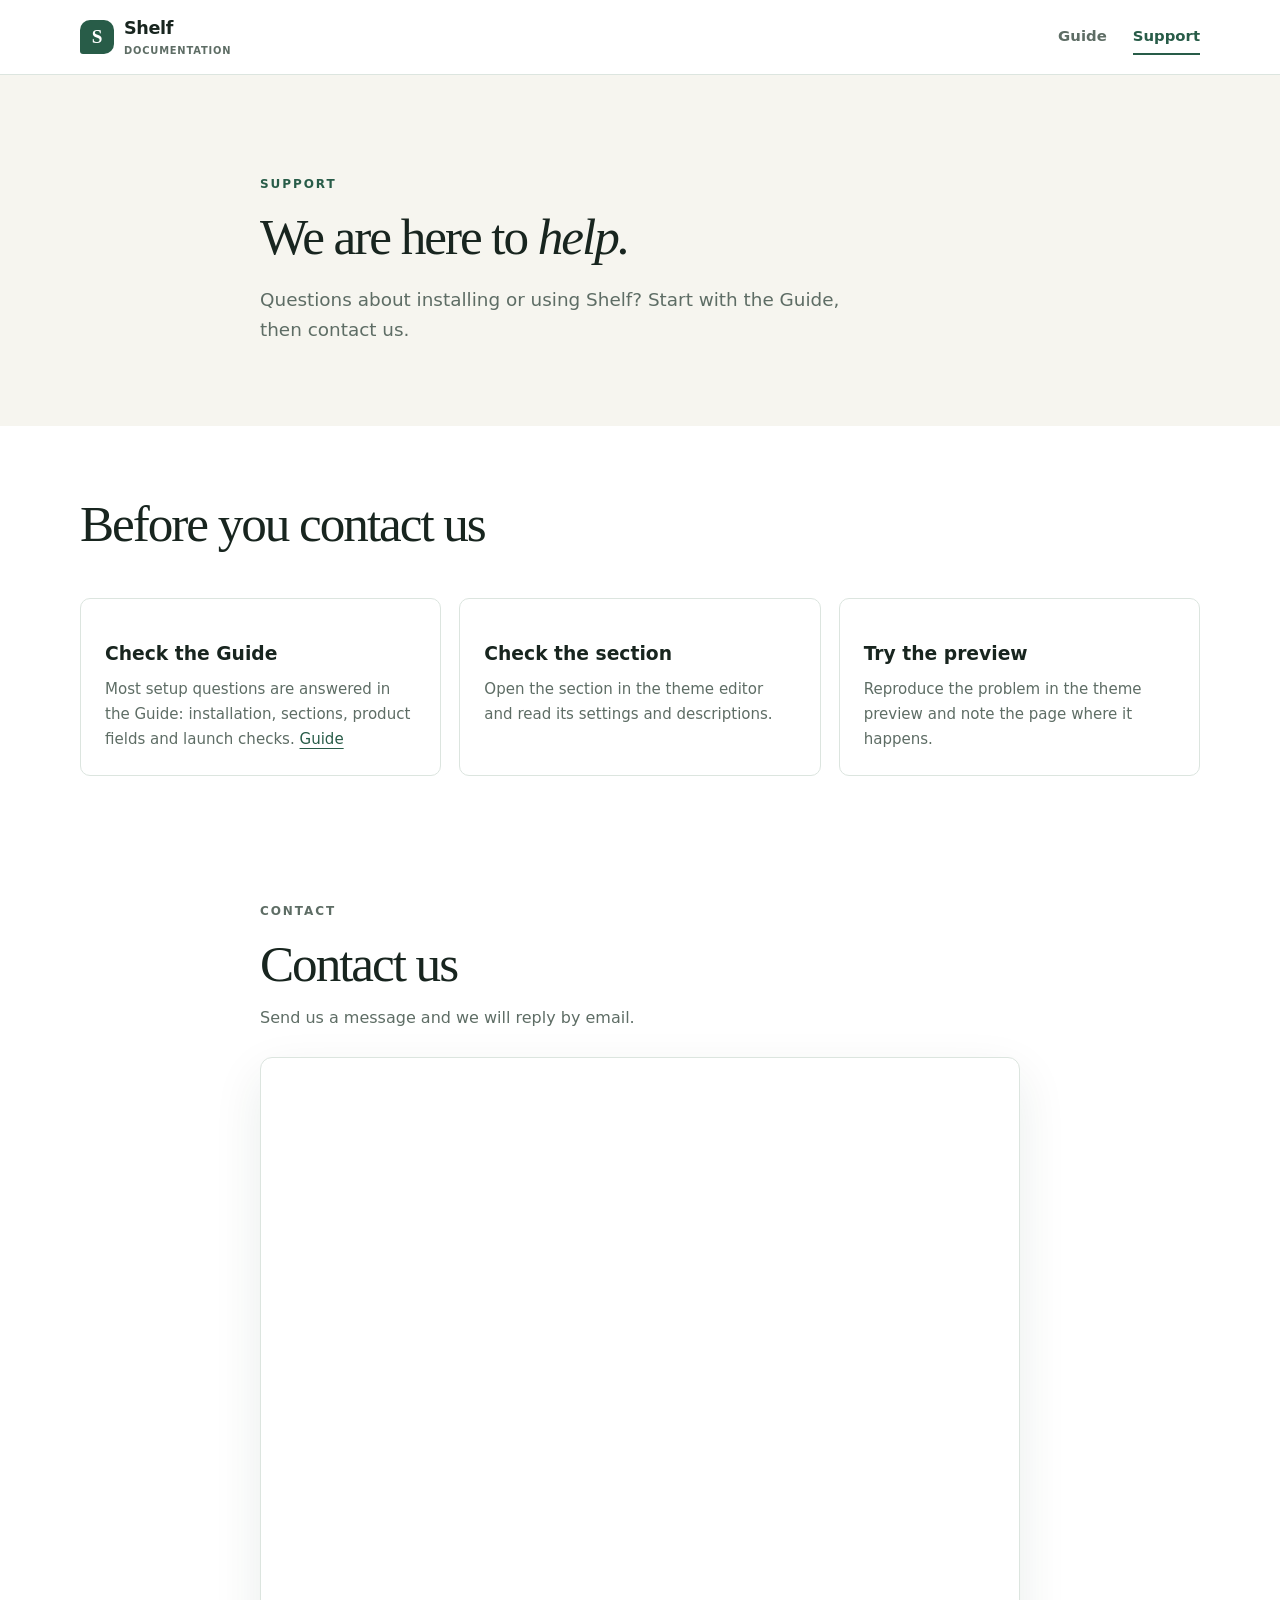
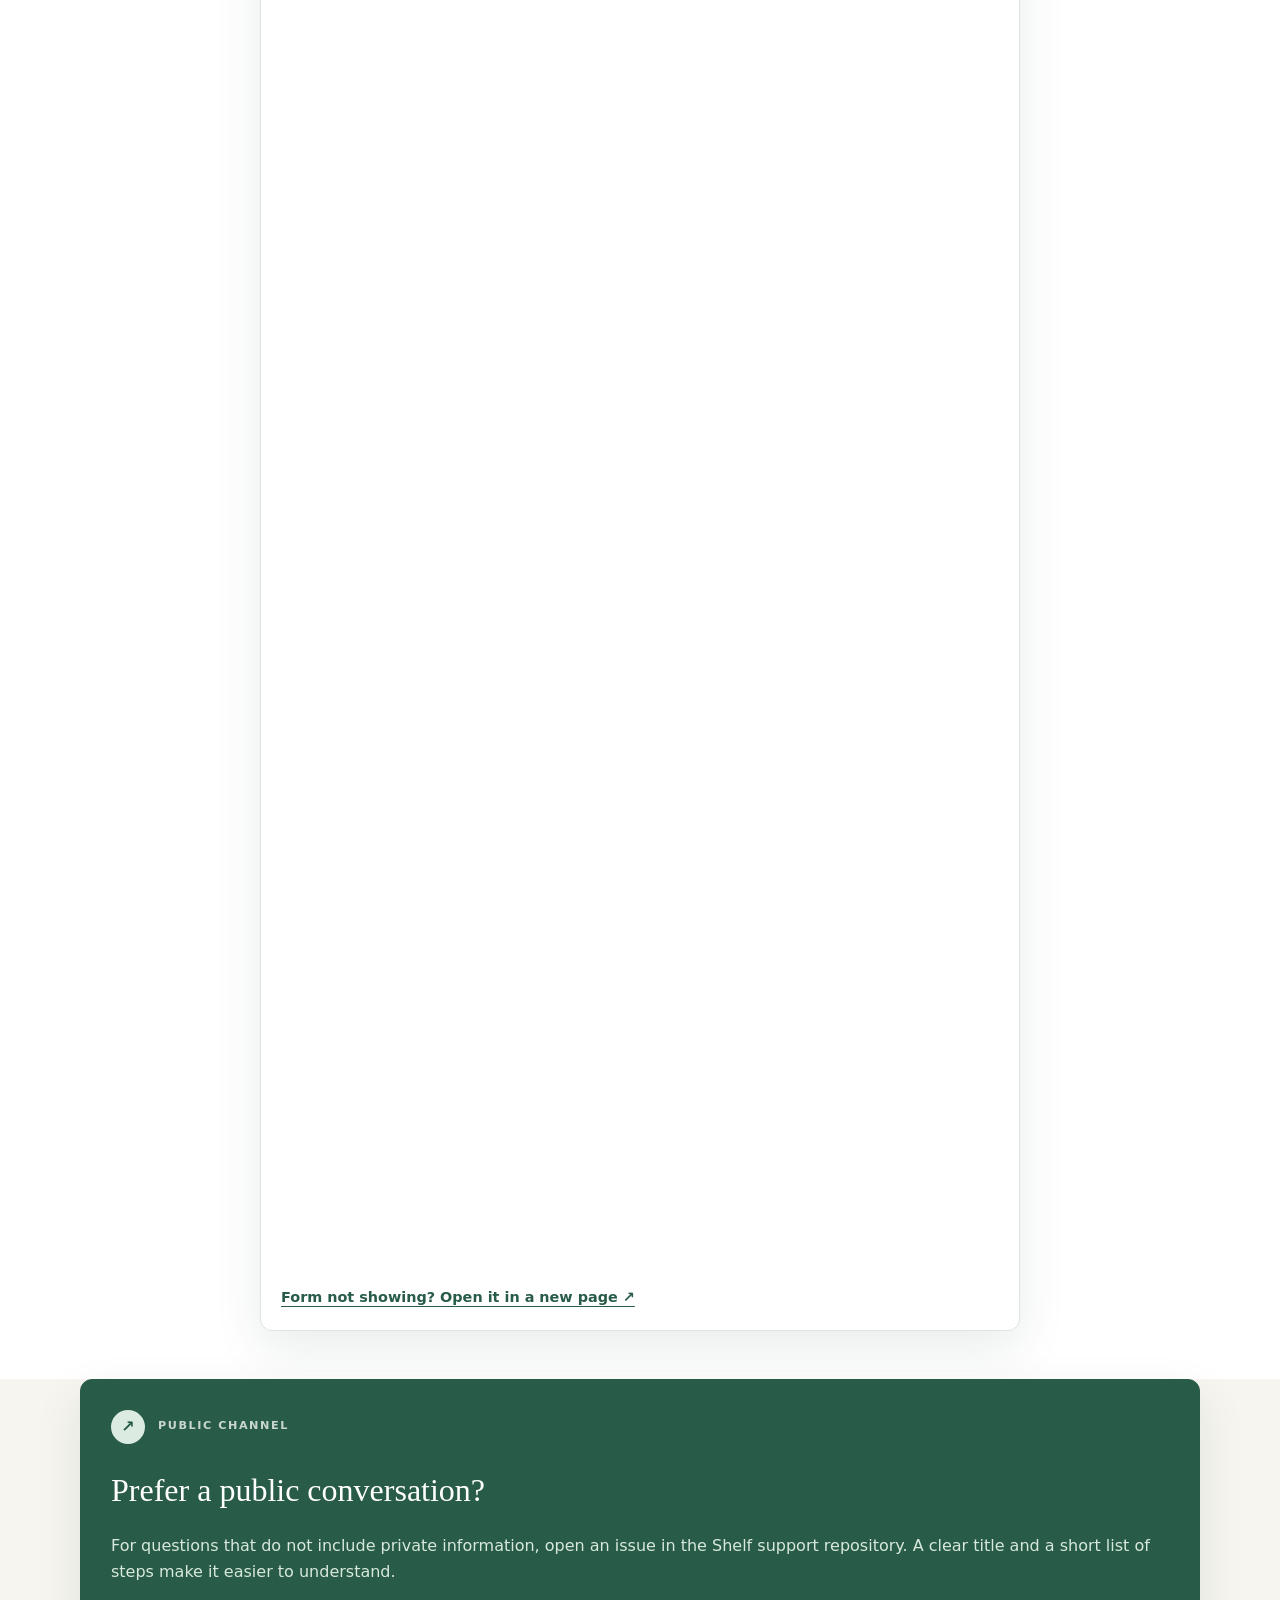
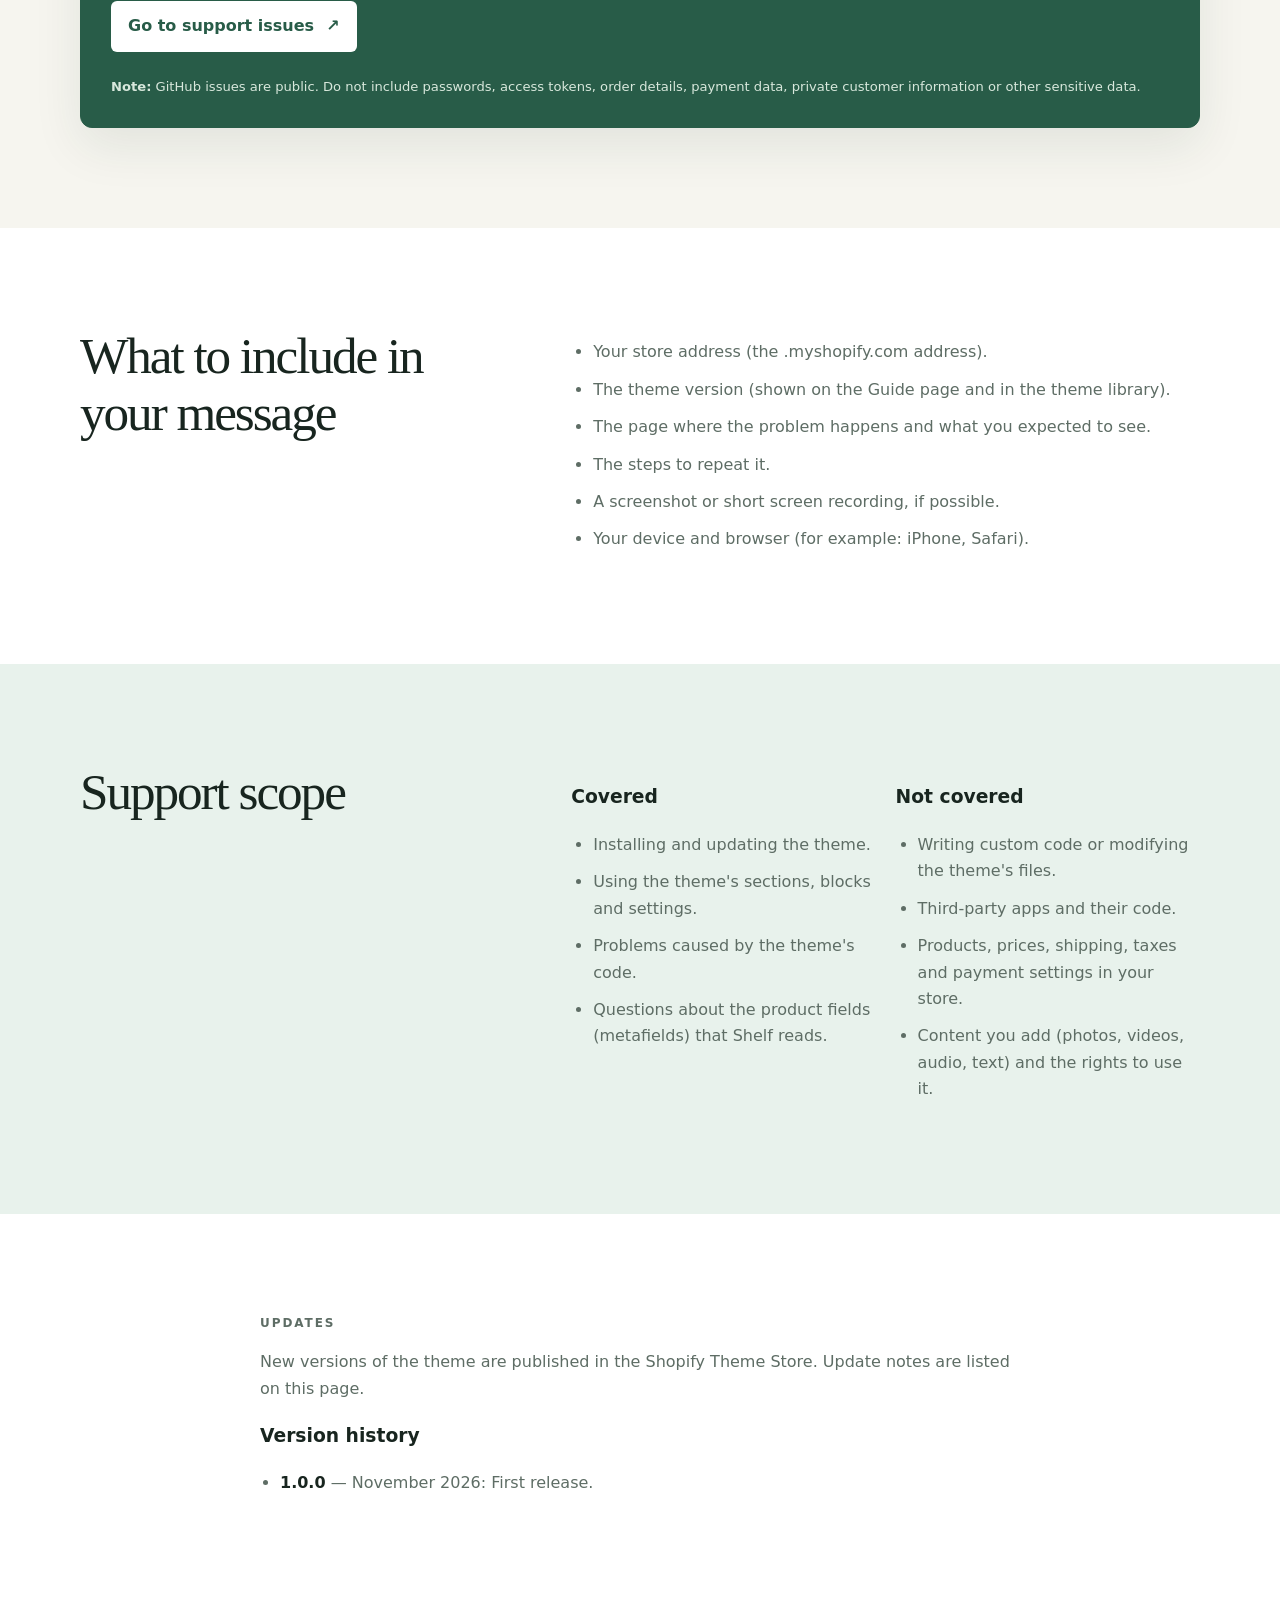
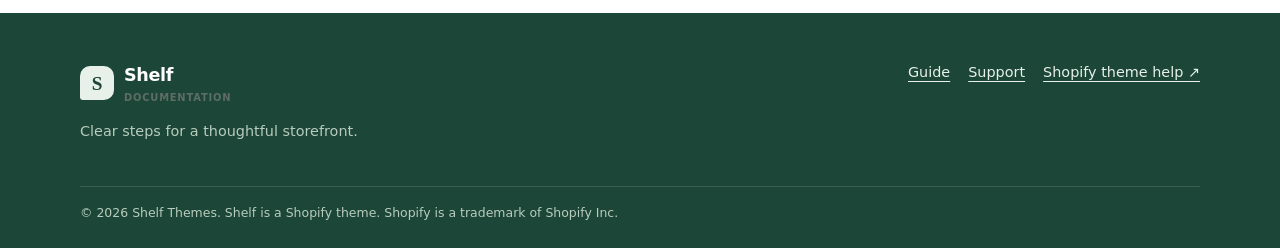
==== commit c51ed535: "Update support version history to 1.0.0" ====
--- a/support.html
+++ b/support.html
@@ -17,7 +17,7 @@
     <section class="support-options"><div class="container support-grid"><article class="support-card featured"><div class="card-top"><span class="support-icon" aria-hidden="true">↗</span><span class="label">PUBLIC CHANNEL</span></div><h2>Prefer a public conversation?</h2><p>For questions that do not include private information, open an issue in the Shelf support repository. A clear title and a short list of steps make it easier to understand.</p><a class="button button-primary" href="https://github.com/shelfsupport-max/shelf-support/issues" target="_blank" rel="noopener">Go to support issues <span aria-hidden="true">↗</span></a><p class="fine-print"><strong>Note:</strong> GitHub issues are public. Do not include passwords, access tokens, order details, payment data, private customer information or other sensitive data.</p></article></div></section>
     <section class="content-section"><div class="container two-col"><div><h2>What to include in your message</h2></div><ul class="scope-list"><li>Your store address (the .myshopify.com address).</li><li>The theme version (shown on the Guide page and in the theme library).</li><li>The page where the problem happens and what you expected to see.</li><li>The steps to repeat it.</li><li>A screenshot or short screen recording, if possible.</li><li>Your device and browser (for example: iPhone, Safari).</li></ul></div></section>
     <section class="content-section tinted"><div class="container two-col"><div><h2>Support scope</h2></div><div class="support-grid"><div><h3>Covered</h3><ul class="scope-list"><li>Installing and updating the theme.</li><li>Using the theme's sections, blocks and settings.</li><li>Problems caused by the theme's code.</li><li>Questions about the product fields (metafields) that Shelf reads.</li></ul></div><div><h3>Not covered</h3><ul class="scope-list"><li>Writing custom code or modifying the theme's files.</li><li>Third-party apps and their code.</li><li>Products, prices, shipping, taxes and payment settings in your store.</li><li>Content you add (photos, videos, audio, text) and the rights to use it.</li></ul></div></div></div></section>
-    <section class="content-section"><div class="container narrow"><p class="eyebrow">UPDATES</p><p>New versions of the theme are published in the Shopify Theme Store. Update notes are listed on this page.</p><h3>Version history</h3><ul class="history-list"><li><strong>0.4.0</strong> — November 2026: First release.</li></ul></div></section>
+    <section class="content-section"><div class="container narrow"><p class="eyebrow">UPDATES</p><p>New versions of the theme are published in the Shopify Theme Store. Update notes are listed on this page.</p><h3>Version history</h3><ul class="history-list"><li><strong>1.0.0</strong> — November 2026: First release.</li></ul></div></section>
   </main>
   <footer class="site-footer"><div class="container footer-inner"><div><a class="brand footer-brand" href="index.html"><span class="brand-mark">S</span><span>Shelf <small>Documentation</small></span></a><p class="footer-copy">Clear steps for a thoughtful storefront.</p></div><div class="footer-links"><a href="index.html">Guide</a><a href="support.html">Support</a><a href="https://help.shopify.com/en/manual/online-store/themes" target="_blank" rel="noopener">Shopify theme help ↗</a></div></div><div class="container legal"><span>© 2026 Shelf Themes. Shelf is a Shopify theme. Shopify is a trademark of Shopify Inc.</span></div></footer>
 </body>
